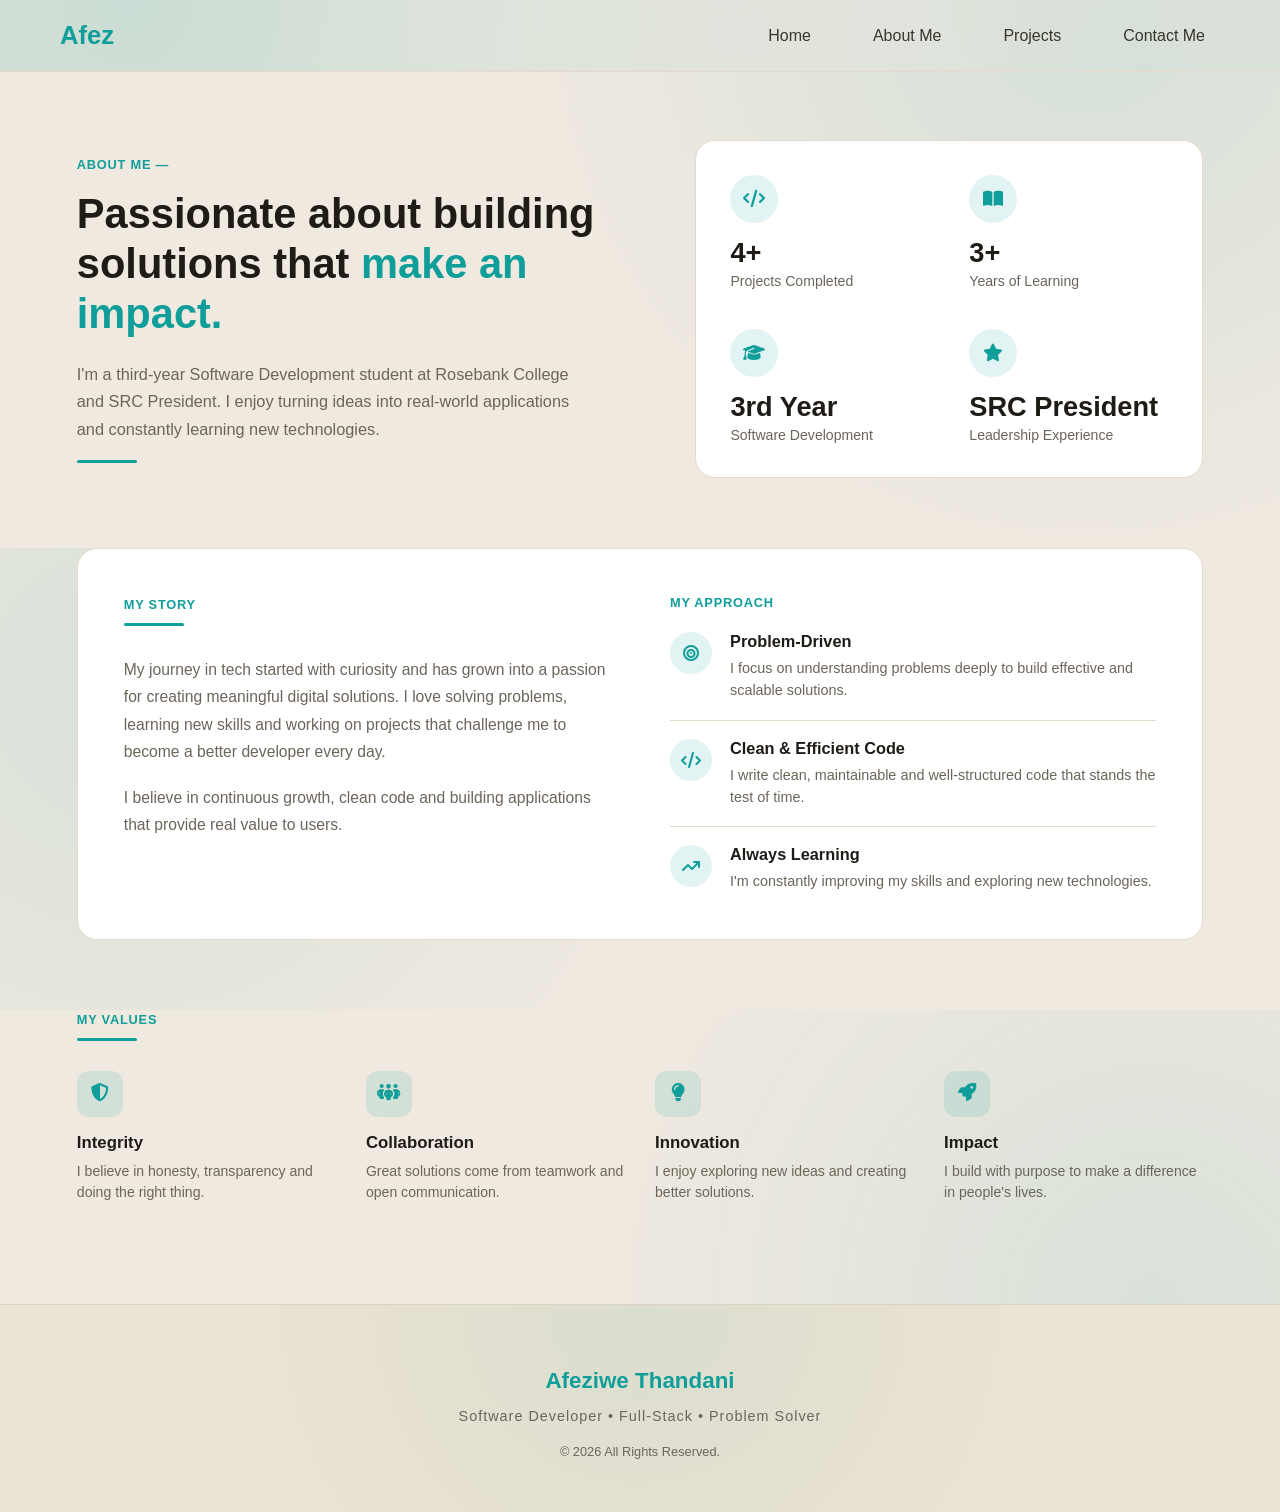
==== about.html @ 2d1a1fde "Added all project files" ====
<!DOCTYPE html>
<html lang="en">
<head>
    <meta charset="UTF-8">
    <meta name="viewport" content="width=device-width, initial-scale=1.0">
    <link rel="stylesheet" href="style.css">
   <link rel="stylesheet" href="about-style.css"> 
    <link rel="stylesheet" href="https://cdnjs.cloudflare.com/ajax/libs/font-awesome/6.7.2/css/all.min.css">
    <title>About | Afeziwe Thandani</title>
</head>
<body>
<header>
  <nav class="navbar">
    <div class="nav-container">

      <div class="logo">Afez</div>

      <div class="hamburger" id="hamburger">
        <span></span>
        <span></span>
        <span></span>
      </div>

      <ul class="nav-links">
        <li><a href="index.html">Home</a></li> 
        <li><a href="about.html">About Me</a></li>
        <li><a href="projects.html">Projects</a></li>

        <li><a href="contact.html">Contact Me</a></li>
      </ul>

    </div>
  </nav>
</header>

<section class="about-hero">
  <div class="about-hero-grid">

    <!-- Left: intro -->
    <div class="about-hero-text">
      <span class="eyebrow">About Me —</span>
      <h1>Passionate about building solutions that <span>make an impact.</span></h1>
      <p>
        I'm a third-year Software Development student at Rosebank College and
        SRC President. I enjoy turning ideas into real-world applications and
        constantly learning new technologies.
      </p>
      <div class="title-divider"></div>
    </div>

    <!-- Right: stat cards -->
    <div class="about-stats">
      <div class="stat-card fade-in">
        <span class="stat-icon"><i class="fa-solid fa-code"></i></span>
        <h3>4+</h3>
        <p>Projects Completed</p>
      </div>

      <div class="stat-card fade-in">
        <span class="stat-icon"><i class="fa-solid fa-book-open"></i></span>
        <h3>3+</h3>
        <p>Years of Learning</p>
      </div>

      <div class="stat-card fade-in">
        <span class="stat-icon"><i class="fa-solid fa-graduation-cap"></i></span>
        <h3>3rd Year</h3>
        <p>Software Development</p>
      </div>

      <div class="stat-card fade-in">
        <span class="stat-icon"><i class="fa-solid fa-star"></i></span>
        <h3>SRC President</h3>
        <p>Leadership Experience</p>
      </div>
    </div>

  </div>
</section>

<section class="about-panels">
  <div class="about-panels-grid">

    <!-- My Story -->
    <div class="panel-story">
      <span class="eyebrow">My Story</span>
      <div class="title-divider small"></div>
      <p>
        My journey in tech started with curiosity and has grown into a
        passion for creating meaningful digital solutions. I love solving
        problems, learning new skills and working on projects that
        challenge me to become a better developer every day.
      </p>
      <p>
        I believe in continuous growth, clean code and building
        applications that provide real value to users.
      </p>
    </div>

    <!-- My Approach -->
    <div class="panel-approach">
      <span class="eyebrow">My Approach</span>

      <div class="approach-row">
        <span class="approach-icon"><i class="fa-solid fa-bullseye"></i></span>
        <div>
          <h3>Problem-Driven</h3>
          <p>I focus on understanding problems deeply to build effective and scalable solutions.</p>
        </div>
      </div>

      <div class="approach-row">
        <span class="approach-icon"><i class="fa-solid fa-code"></i></span>
        <div>
          <h3>Clean &amp; Efficient Code</h3>
          <p>I write clean, maintainable and well-structured code that stands the test of time.</p>
        </div>
      </div>

      <div class="approach-row">
        <span class="approach-icon"><i class="fa-solid fa-arrow-trend-up"></i></span>
        <div>
          <h3>Always Learning</h3>
          <p>I'm constantly improving my skills and exploring new technologies.</p>
        </div>
      </div>
    </div>

  </div>
</section>

<section class="about-values">
  <span class="eyebrow">My Values</span>
  <div class="title-divider small"></div>

  <div class="values-grid">
    <div class="value-card fade-in">
      <span class="value-icon"><i class="fa-solid fa-shield-halved"></i></span>
      <h3>Integrity</h3>
      <p>I believe in honesty, transparency and doing the right thing.</p>
    </div>

    <div class="value-card fade-in">
      <span class="value-icon"><i class="fa-solid fa-people-group"></i></span>
      <h3>Collaboration</h3>
      <p>Great solutions come from teamwork and open communication.</p>
    </div>

    <div class="value-card fade-in">
      <span class="value-icon"><i class="fa-solid fa-lightbulb"></i></span>
      <h3>Innovation</h3>
      <p>I enjoy exploring new ideas and creating better solutions.</p>
    </div>

    <div class="value-card fade-in">
      <span class="value-icon"><i class="fa-solid fa-rocket"></i></span>
      <h3>Impact</h3>
      <p>I build with purpose to make a difference in people's lives.</p>
    </div>
  </div>
</section>

  <!-- JavaScript -->
  <script src="script.js" defer></script>
  
</body>

<footer class="footer">
  <div class="footer-container">
    <p class="footer-name">Afeziwe Thandani</p>

    <p class="footer-tagline">
      Software Developer • Full-Stack • Problem Solver
    </p>

    <p class="footer-copy">
      © <span id="year"></span> All Rights Reserved.
    </p>
  </div>
</footer>

</html>
---- style.css ----
/* === Global === */
* {
  box-sizing: border-box;
}

html, body {
  width: 100%;
  overflow-x: hidden;
  scroll-behavior: smooth; 
}  

body {
  margin: 0;
  padding: 0;
  font-family: 'Segoe UI', Arial, sans-serif;
  background-color: #EFE9E0; /* Soft Ivory */
  color: #3A362D; /* Warm dark gray */
}

header {
  position: fixed;
  top: 0;
  width: 100%;
  z-index: 1000;
}

/* === Navbar === */

.navbar {
  position: fixed;
  top: 0;
  width: 100%;
  height: 72px;

  background:
    radial-gradient(circle at 10% 0%, rgba(15, 158, 153, 0.16), transparent 60%),
    radial-gradient(circle at 90% 100%, rgba(15, 158, 153, 0.10), transparent 60%),
    rgba(239, 233, 224, 0.92);
  border-bottom: 1px solid #E3DACB;
  -webkit-backdrop-filter: blur(10px);
  backdrop-filter: blur(10px);
  z-index: 1000;

  transition: background 0.35s ease, border-color 0.35s ease, backdrop-filter 0.35s ease;
}

/* Over the hero video, before the user scrolls: fully transparent */
.navbar.navbar-transparent {
  background: transparent;
  border-bottom-color: transparent;
  -webkit-backdrop-filter: none;
  backdrop-filter: none;
}

.navbar.navbar-transparent .nav-links:not(.active) a {
  color: #F5F1E9;
}

.navbar.navbar-transparent .nav-links:not(.active) a:hover {
  color: #5FCFC9;
}

.navbar.navbar-transparent .hamburger span {
  background: #F5F1E9;
}

.nav-container {
  max-width: 1200px;
  height: 100%;
  margin: 0 auto;
  padding: 0 20px;

  display: flex;
  align-items: center;
  justify-content: space-between;
}

/* LOGO */
.logo {
  font-size: 1.6rem;
  font-weight: 700;
  color: #0F9E99;
}


.nav-links {
  display: flex;
  align-items: center;
  gap: 2rem;
  list-style: none;
}

.nav-links a {
  text-decoration: none;
  color: #3A362D;
  transition: color 0.3s ease;
}

.nav-links a:hover {
  color: #0F9E99;
}

nav ul {
  list-style: none;
  display: flex;
  justify-content: center;
}

nav ul li {
  margin: 0 15px;
}

nav ul li a {
  text-decoration: none;
  color: #3A362D;
  transition: color 0.3s ease;
}

nav ul li a:hover {
  color: #0F9E99;
}

/* === Main Section === */
.main {
    position: relative;
    height: 100vh;
    display: flex;
    justify-content: center;
    align-items: center;
    overflow: hidden;
    text-align: center;
    padding: 0 20px;
}
/* Background Video */
.hero-video{
    position: absolute;
    top: 50%;
    left: 50%;
    width: 100%;
    height: 100%;
    object-fit: cover;
    transform: translate(-50%, -50%);
    z-index: -2;
}

/* Dark Overlay */
.video-overlay{
    position: absolute;
    top: 0;
    left: 0;
    width: 100%;
    height: 100%;
    background:
      radial-gradient(circle at 15% 85%, rgba(15, 158, 153, 0.18), transparent 45%),
      rgba(0,0,0,0.65);
    z-index: -1;
}
/* Hero Content */
.main-context{
    position: relative;
    z-index: 1;
    max-width: 700px;
}

.main-context h1 {
  font-size: 4.5rem;
  margin-bottom: 10px;
  font-weight: 700;
  color: #F5F1E9;
}

.main-context h1 span {
  color: #0F9E99;
}

.main-context h2 {
  font-size: 2rem;
  color: #E5E0D3;
  margin-bottom: 30px;
}

.btn {
  background: #0F9E99;
  color: #12110E;
  padding: 14px 30px;
  border-radius: 8px;
  margin: 10px;
  text-decoration: none;
  font-weight: bold;
  font-size: 1rem;
  transition: all 0.3s ease;
}

.btn:hover {
  background: #0C7D79;
  transform: scale(1.05);
  box-shadow: 0 0 15px #0F9E99;
}

.btn-outline {
  background: transparent;
  border: 2px solid #0F9E99;
  color: #0F9E99;
}

.btn-outline:hover {
  background: #0F9E99;
  color: #12110E;
}

.hero-desc{
  max-width: 600px;
  margin: auto;
  color: #D8D3C6;
  font-size: 1.1rem;
  line-height: 1.6;
  margin-bottom: 30px;
}
/* === Portfolio Image === */
.portfolio-image img {
  width: 320px;
  border-radius: 15px;
  transition: transform 0.4s ease, box-shadow 0.4s ease;
}

.portfolio-image img:hover {
  transform: scale(1.08);
  box-shadow: 0 0 25px #0F9E99;
}

/* ===========================
   SHARED HELPERS (used across pages)
   =========================== */
.eyebrow {
  display: inline-block;
  color: #0F9E99;
  font-size: 0.8rem;
  font-weight: 700;
  letter-spacing: 0.06em;
  text-transform: uppercase;
}

.title-divider {
  width: 60px;
  height: 3px;
  background: #0F9E99;
  border-radius: 3px;
  margin-top: 14px;
}

.title-divider.small {
  margin-top: 10px;
  margin-bottom: 26px;
}

/* ===========================
   ABOUT SECTION (My Story + My Skills)
   =========================== */
.about {
  padding: 120px 6vw;
  background:
    radial-gradient(circle at 12% 8%, rgba(15, 158, 153, 0.12), transparent 45%),
    radial-gradient(circle at 88% 92%, rgba(15, 158, 153, 0.10), transparent 45%),
    #EFE9E0;
}

.about-panel {
  max-width: 1300px;
  margin: 0 auto;
  background: #FFFFFF;
  border: 1px solid #E3DACB;
  border-radius: 20px;
  padding: 46px;
  display: grid;
  grid-template-columns: 1fr 1.15fr;
  gap: 60px;
}

/* ----- Left: My Story ----- */
.story-col p {
  color: #6B655A;
  line-height: 1.75;
  font-size: 0.98rem;
  margin: 0 0 18px;
}

.story-col .btn {
  margin-top: 14px;
  display: inline-flex;
  align-items: center;
  gap: 10px;
}

/* ----- Right: My Skills ----- */
.skills-col-grid {
  display: grid;
  grid-template-columns: 1fr 1fr;
  gap: 28px 40px;
}

.skill-row {
  display: flex;
  align-items: flex-start;
  gap: 14px;
}

.skill-icon {
  flex-shrink: 0;
  width: 42px;
  height: 42px;
  border-radius: 12px;
  display: flex;
  align-items: center;
  justify-content: center;
  font-size: 1.2rem;
  background: #F7F2E9;
  border: 1px solid #E3DACB;
}

.skill-icon.html-css { color: #e34f26; }
.skill-icon.java { color: #f89820; }
.skill-icon.csharp { color: #7c5cff; font-weight: 800; font-size: 0.95rem; }
.skill-icon.sqlserver { color: #cc2927; }
.skill-icon.php { color: #6a6fb0; }
.skill-icon.python { color: #4b8bbe; }
.skill-icon.oracle { color: #f80000; font-weight: 800; font-size: 0.6rem; letter-spacing: -0.02em; }

.skill-content {
  flex: 1;
  min-width: 0;
}

.skill-top {
  display: flex;
  align-items: center;
  justify-content: space-between;
  gap: 10px;
  margin-bottom: 8px;
}

.skill-top p {
  color: #1F1B16;
  font-size: 0.92rem;
  font-weight: 500;
  margin: 0;
}

.skill-percent {
  color: #0F9E99;
  font-size: 0.85rem;
  font-weight: 700;
  flex-shrink: 0;
}

.progress {
  width: 100%;
  background: #E9E1D0;
  border-radius: 10px;
  overflow: hidden;
  height: 8px;
}

.progress-bar {
  height: 100%;
  width: 0;
  border-radius: 10px;
  background: linear-gradient(90deg, #0F9E99, #5FCFC9);
  box-shadow: 0 0 10px rgba(15, 158, 153, 0.5);
  transition: width 1s ease;
}

/* ----- Responsive ----- */
@media (max-width: 1000px) {
  .about-panel {
    grid-template-columns: 1fr;
    padding: 34px;
    gap: 44px;
  }
}

@media (max-width: 600px) {
  .about {
    padding: 90px 5vw;
  }

  .about-panel {
    padding: 24px;
  }

  .skills-col-grid {
    grid-template-columns: 1fr;
    gap: 24px;
  }
}


.certificates {
  padding: 80px 20px;
  text-align: center;
  background:
    radial-gradient(circle at 85% 10%, rgba(15, 158, 153, 0.12), transparent 45%),
    radial-gradient(circle at 10% 90%, rgba(15, 158, 153, 0.10), transparent 45%),
    #F7F2E9; 
}

.certificates h2 {
  font-size: 2.5rem;
  color: #0F9E99; 
  margin-bottom: 40px;
}

.cert-container {
  display: flex;
  flex-wrap: wrap;
  justify-content: center;
  gap: 25px;
}

.cert-card {
  position: relative;
  width: 280px;
  border-radius: 15px;
  overflow: hidden;
  box-shadow: 0 4px 20px rgba(15, 158, 153, 0.12);
  transition: transform 0.4s ease, box-shadow 0.4s ease;
  background: #FFFFFF;
  border: 1px solid #E3DACB;
}

.cert-card img {
  width: 100%;
  height: auto;
  display: block;
  border-radius: 15px;
  transition: transform 0.3s ease;
}

.cert-card:hover {
  transform: translateY(-8px);
  box-shadow: 0 10px 30px rgba(15, 158, 153, 0.3); /* stronger glow */
}

.cert-overlay {
  position: absolute;
  top: 0;
  left: 0;
  width: 100%;
  height: 100%;
  background: rgba(15, 15, 12, 0.78); /* dark scrim for legibility */
  display: flex;
  align-items: center;
  justify-content: center;
  opacity: 0;
  transition: opacity 0.4s ease;
}

.cert-card:hover .cert-overlay {
  opacity: 1;
}

.cert-btn {
  background: #0F9E99;
  color: #12110E;
  padding: 10px 18px;
  border-radius: 8px;
  text-decoration: none;
  font-weight: bold;
  transition: background 0.3s ease, transform 0.2s ease, box-shadow 0.3s ease;
  box-shadow: 0 0 12px #0F9E99;
}

.cert-btn:hover {
  background: #14B8AC; /* lighter teal on hover */
  transform: scale(1.05);
  box-shadow: 0 0 20px #0F9E99;
}

/* ============================================
   PROJECTS PAGE (filterable grid, screenshot-style)
============================================ */
.projects-hero {
  max-width: 720px;
  margin: 0 auto 40px;
  text-align: center;
  color: #6B655A;
  font-size: 1.05rem;
  line-height: 1.6;
}

.projects-hero .title-divider {
  width: 60px;
  height: 3px;
  background: #0F9E99;
  border-radius: 3px;
  margin: 18px auto 24px;
}

/* Filter pills */
.project-filters {
  display: flex;
  flex-wrap: wrap;
  justify-content: center;
  gap: 12px;
  margin-bottom: 50px;
}

.filter-btn {
  background: transparent;
  border: 1px solid #D8CBB4;
  color: #3A362D;
  padding: 10px 22px;
  border-radius: 30px;
  font-size: 0.9rem;
  font-weight: 600;
  cursor: pointer;
  transition: all 0.25s ease;
}

.filter-btn:hover {
  border-color: #0F9E99;
  color: #0F9E99;
  box-shadow: none;
}

.filter-btn.active {
  background: #0F9E99;
  border-color: #0F9E99;
  color: #12110E;
}

/* Grid */
.projects-grid {
  display: grid;
  grid-template-columns: repeat(3, 1fr);
  gap: 28px;
  max-width: 1200px;
  margin: 0 auto;
  text-align: left;
}

@media (max-width: 1000px) {
  .projects-grid {
    grid-template-columns: repeat(2, 1fr);
  }
}

@media (max-width: 680px) {
  .projects-grid {
    grid-template-columns: 1fr;
  }
}

/* Card */
.proj-card {
  background: #FFFFFF;
  border: 1px solid #E3DACB;
  border-radius: 16px;
  overflow: hidden;
  transition: transform 0.35s ease, box-shadow 0.35s ease, border-color 0.35s ease;
}

.proj-card.is-hidden {
  display: none;
}

.proj-card:hover {
  transform: translateY(-6px);
  border-color: #B9E0DD;
  box-shadow: 0 12px 30px rgba(15, 158, 153, 0.18);
}

.proj-thumb {
  position: relative;
  aspect-ratio: 16 / 10;
  background: #EFE9E0;
  overflow: hidden;
}

.proj-thumb img {
  width: 100%;
  height: 100%;
  object-fit: cover;
  display: block;
  transition: transform 0.5s ease;
}

.proj-card:hover .proj-thumb img {
  transform: scale(1.06);
}

.proj-badge {
  position: absolute;
  top: 14px;
  right: 14px;
  font-size: 0.72rem;
  font-weight: 700;
  padding: 5px 12px;
  border-radius: 20px;
  letter-spacing: 0.02em;
}

.proj-badge.web { background: #1F1B16; color: #F5F1E9; }
.proj-badge.desktop { background: #0F9E99; color: #12110E; }
.proj-badge.database { background: #f97316; color: #12110E; }
.proj-badge.system { background: #c7d2fe; color: #1e1b4b; }
.proj-badge.mobile { background: #22c55e; color: #12110E; }

/* Portrait app/mobile screenshots: fit fully instead of cropping */
.proj-thumb.app-thumb {
  display: flex;
  align-items: center;
  justify-content: center;
  background: #14110D;
}

.proj-thumb.app-thumb img {
  width: auto;
  height: 100%;
  object-fit: contain;
}

.proj-card:hover .proj-thumb.app-thumb img {
  transform: scale(1.03);
}

.proj-body {
  padding: 20px 22px 24px;
}

.proj-title-row {
  display: flex;
  align-items: center;
  justify-content: space-between;
  gap: 10px;
  margin-bottom: 10px;
}

.proj-title-row h3 {
  font-size: 1.15rem;
  color: #1F1B16;
  margin: 0;
}

.proj-title-row a {
  color: #6B655A;
  font-size: 1.05rem;
  text-decoration: none;
  transition: color 0.25s ease, transform 0.25s ease;
  flex-shrink: 0;
}

.proj-title-row a:hover {
  color: #0F9E99;
  transform: translate(2px, -2px);
}

.proj-desc {
  color: #6B655A;
  font-size: 0.92rem;
  line-height: 1.55;
  margin: 0 0 16px;
}

.proj-tags {
  display: flex;
  flex-wrap: wrap;
  gap: 8px;
}

.proj-tags span {
  border: 1px solid #D8CBB4;
  color: #4A453C;
  font-size: 0.72rem;
  font-weight: 600;
  padding: 4px 10px;
  border-radius: 6px;
}

.projects-footnote {
  text-align: center;
  color: #8C8579;
  font-size: 0.9rem;
  margin-top: 50px;
}

/* HAMBURGER */
.hamburger {
  position: absolute;
  right: 20px;
  top: 50%;
  transform: translateY(-50%);

  display: none;
  flex-direction: column;
  cursor: pointer;
}


.hamburger span {
  width: 26px;
  height: 3px;
  background: #0F9E99;
  margin: 4px 0;
}

/* Mobile menu */

@media (max-width: 900px) {
  .hamburger {
    display: flex;
  }

  .nav-links {
    position: fixed;
    top: 72px;
    left: 0;
    width: 100%;
    height: calc(100vh - 72px);

    background:
      radial-gradient(circle at 50% 0%, rgba(15, 158, 153, 0.14), transparent 55%),
      radial-gradient(circle at 15% 100%, rgba(15, 158, 153, 0.08), transparent 50%),
      #EFE9E0;
    flex-direction: column;
    justify-content: center;
    gap: 30px;

    transform: translateX(100%);
    transition: transform 0.3s ease;
  }

  .nav-links.active {
    transform: translateX(0);
  }
}

#contact{
  padding: 110px 20px;
  background:
    radial-gradient(circle at 50% 0%, rgba(15, 158, 153, 0.12), transparent 55%),
    #EFE9E0;
  text-align: center;
}

.home-contact-eyebrow {
  display: inline-flex;
  justify-content: center;
}

.home-contact-eyebrow .status-dot {
  font-size: 8px;
  animation: pulse 1.8s infinite;
}

@keyframes pulse {
  0%, 100% { opacity: 1; }
  50% { opacity: 0.3; }
}

#contact h2 {
  font-size: 2.4rem;
  color: #1F1B16;
  margin: 14px 0 16px;
}

.home-contact-desc {
  max-width: 560px;
  margin: 0 auto;
  color: #6B655A;
  line-height: 1.6;
}

.home-contact-btn {
  display: inline-block;
  margin-top: 34px;
}

.social-links {
  display: flex;
  justify-content: center;
  gap: 30px;
  margin-top: 30px;
}

.social-links a {
  font-size: 32px;
  color: #0F9E99;
  transition: transform 0.3s ease, box-shadow 0.3s ease;
}

.social-links a:hover{
  transform: scale(1.25);
  box-shadow: 0 0 20px #0F9E99;
}

/* === Projects Section === */
.projects-section {
  padding: 140px 20px 100px;
  background:
    radial-gradient(circle at 18% 6%, rgba(15, 158, 153, 0.12), transparent 45%),
    radial-gradient(circle at 82% 94%, rgba(15, 158, 153, 0.10), transparent 45%),
    #EFE9E0;
  text-align: center;
}

.section-title {
  font-size: 3rem;
  font-weight: 800;
  color: #1F1B16;
  margin-bottom: 10px;
}

.contact-email {
  text-align: center;
  margin-top: 30px;
}

.contact-email small {
  color: #6B655A;
  font-size: 14px;
}

.contact-email strong {
  color: #0F9E99;
  font-weight: 600;
}


/* Responsive for the mani page */
@media (max-width: 900px) {
  .main {
    flex-direction: column;
    text-align: center;
    padding: 100px 20px 60px;
  }

  .main-context {
    max-width: 100%;
  }

  .main-context h1 {
    font-size: 2.2rem;
  }

  .typing {
    font-size: 1.2rem;
    min-height: 1.5em;
  }

  .buttons {
    justify-content: center;
    flex-wrap: wrap;
    gap: 16px;
    margin-top: 30px;
  }

  .portfolio-image {
    margin-top: 40px;
  }

  .portfolio-image img {
    max-width: 280px;
  }
}
/* Extra small phones */
@media (max-width: 480px) {
  .main-context h1 {
    font-size: 1.9rem;
  }

  .portfolio-image img {
    max-width: 240px;
  }
}

.footer {
  background:
    radial-gradient(circle at 50% 0%, rgba(15, 158, 153, 0.07), transparent 55%),
    #EAE2D3;
  padding: 40px 20px;
  text-align: center;
  border-top: 1px solid #DCD2BE;
}

.footer-container {
  max-width: 900px;
  margin: auto;
}

.footer-name {
  font-size: 1.4rem;
  font-weight: 600;
  color: #0F9E99;
  margin-bottom: 8px;
}

.footer-tagline {
  font-size: 0.9rem;
  color: #6B655A;
  margin-bottom: 20px;
  letter-spacing: 1px;
}

.footer-copy {
  font-size: 0.8rem;
  color: #6B655A;
}

/* ===========================
   REQUEST CODE ACCESS BUTTON + MODAL
   =========================== */
.request-code-btn {
  display: inline-flex;
  align-items: center;
  gap: 8px;
  margin-top: 16px;
  background: transparent;
  border: 1px solid #D8CBB4;
  color: #4A453C;
  font-size: 0.8rem;
  font-weight: 600;
  padding: 8px 14px;
  border-radius: 20px;
  cursor: pointer;
  transition: all 0.25s ease;
}

.request-code-btn:hover {
  border-color: #0F9E99;
  color: #0F9E99;
  background: rgba(15, 158, 153, 0.08);
}

.code-modal-overlay {
  position: fixed;
  inset: 0;
  background: rgba(20, 17, 13, 0.6);
  backdrop-filter: blur(4px);
  display: flex;
  align-items: center;
  justify-content: center;
  padding: 20px;
  z-index: 2000;

  opacity: 0;
  visibility: hidden;
  transition: opacity 0.25s ease, visibility 0.25s ease;
}

.code-modal-overlay.active {
  opacity: 1;
  visibility: visible;
}

.code-modal {
  position: relative;
  width: 100%;
  max-width: 440px;
  background: #FFFFFF;
  border: 1px solid #E3DACB;
  border-radius: 18px;
  padding: 34px;
  transform: translateY(16px);
  transition: transform 0.25s ease;
}

.code-modal-overlay.active .code-modal {
  transform: translateY(0);
}

.code-modal h3 {
  color: #1F1B16;
  font-size: 1.25rem;
  margin: 0 0 8px;
}

.code-modal-sub {
  color: #6B655A;
  font-size: 0.88rem;
  line-height: 1.5;
  margin: 0 0 22px;
}

.code-modal-close {
  position: absolute;
  top: 18px;
  right: 18px;
  background: transparent;
  border: none;
  color: #6B655A;
  font-size: 1.4rem;
  line-height: 1;
  cursor: pointer;
  transition: color 0.25s ease;
}

.code-modal-close:hover {
  color: #1F1B16;
}

#codeAccessForm label {
  display: block;
  color: #3A362D;
  font-size: 0.82rem;
  font-weight: 600;
  margin-bottom: 16px;
}

#codeAccessForm select,
#codeAccessForm input,
#codeAccessForm textarea {
  display: block;
  width: 100%;
  margin-top: 8px;
  background: #F7F2E9;
  border: 1px solid #D8CBB4;
  color: #1F1B16;
  font-size: 0.9rem;
  font-family: inherit;
  padding: 10px 12px;
  border-radius: 10px;
  resize: vertical;
}

#codeAccessForm select:focus,
#codeAccessForm input:focus,
#codeAccessForm textarea:focus {
  outline: none;
  border-color: #0F9E99;
  box-shadow: 0 0 0 3px rgba(15, 158, 153, 0.15);
}

.code-modal-submit {
  width: 100%;
  margin-top: 6px;
  text-align: center;
  cursor: pointer;
}

@media (max-width: 480px) {
  .code-modal {
    padding: 26px 22px;
  }
}
---- about-style.css ----
/* ===========================
   SHARED HELPERS
   =========================== */
.eyebrow {
  display: inline-block;
  color: #0F9E99;
  font-size: 0.8rem;
  font-weight: 700;
  letter-spacing: 0.06em;
  text-transform: uppercase;
}

.title-divider {
  width: 60px;
  height: 3px;
  background: #0F9E99;
  border-radius: 3px;
  margin-top: 14px;
}

.title-divider.small {
  margin-top: 10px;
  margin-bottom: 30px;
}

/* ===========================
   ABOUT HERO
   =========================== */
.about-hero,
.about-panels,
.about-values {
  position: relative;
  z-index: 1;
  padding: 0 6vw;
}

.about-hero {
  padding-top: 140px;
  padding-bottom: 70px;
  background:
    radial-gradient(circle at 85% 0%, rgba(15, 158, 153, 0.12), transparent 45%),
    #EFE9E0;
}

.about-panels {
  background:
    radial-gradient(circle at 10% 30%, rgba(15, 158, 153, 0.10), transparent 45%),
    #EFE9E0;
}

.about-values {
  background:
    radial-gradient(circle at 90% 100%, rgba(15, 158, 153, 0.10), transparent 45%),
    #EFE9E0;
}

.about-hero-grid {
  max-width: 1300px;
  margin: 0 auto;
  display: grid;
  grid-template-columns: 1.1fr 1fr;
  gap: 60px;
  align-items: center;
}

.about-hero-text h1 {
  font-size: 2.6rem;
  line-height: 1.2;
  color: #1F1B16;
  margin: 16px 0 22px;
}

.about-hero-text h1 span {
  color: #0F9E99;
}

.about-hero-text > p {
  color: #6B655A;
  font-size: 1.02rem;
  line-height: 1.7;
  max-width: 520px;
}

/* Stat cards */
.about-stats {
  display: grid;
  grid-template-columns: repeat(2, 1fr);
  gap: 20px;
  background: #FFFFFF;
  border: 1px solid #E3DACB;
  border-radius: 20px;
  padding: 24px;
}

.stat-card {
  padding: 10px;
}

.stat-icon {
  display: flex;
  align-items: center;
  justify-content: center;
  width: 48px;
  height: 48px;
  border-radius: 50%;
  background: rgba(15, 158, 153, 0.12);
  color: #0F9E99;
  font-size: 1.1rem;
  margin-bottom: 14px;
}

.stat-card h3 {
  color: #1F1B16;
  font-size: 1.7rem;
  margin: 0 0 4px;
}

.stat-card p {
  color: #6B655A;
  font-size: 0.88rem;
  margin: 0;
}

/* ===========================
   MY STORY + MY APPROACH
   =========================== */
.about-panels {
  padding-bottom: 70px;
}

.about-panels-grid {
  max-width: 1300px;
  margin: 0 auto;
  background: #FFFFFF;
  border: 1px solid #E3DACB;
  border-radius: 20px;
  padding: 46px;
  display: grid;
  grid-template-columns: 1fr 1fr;
  gap: 60px;
}

.panel-story > p {
  color: #6B655A;
  line-height: 1.75;
  font-size: 0.98rem;
  margin: 0 0 18px;
}

.approach-row {
  display: flex;
  gap: 18px;
  padding: 18px 0;
  border-bottom: 1px solid #E3DACB;
}

.approach-row:first-of-type {
  padding-top: 18px;
}

.approach-row:last-of-type {
  border-bottom: none;
  padding-bottom: 0;
}

.approach-icon {
  flex-shrink: 0;
  width: 42px;
  height: 42px;
  border-radius: 50%;
  background: rgba(15, 158, 153, 0.12);
  color: #0F9E99;
  display: flex;
  align-items: center;
  justify-content: center;
  font-size: 1rem;
}

.approach-row h3 {
  color: #1F1B16;
  font-size: 1.02rem;
  margin: 0 0 6px;
}

.approach-row p {
  color: #6B655A;
  font-size: 0.9rem;
  line-height: 1.55;
  margin: 0;
}

.panel-approach > .eyebrow {
  display: block;
  margin-bottom: 4px;
}

/* ===========================
   MY VALUES
   =========================== */
.about-values {
  max-width: 1300px;
  margin: 0 auto;
  padding-bottom: 100px;
}

.values-grid {
  display: grid;
  grid-template-columns: repeat(4, 1fr);
  gap: 30px;
}

.value-icon {
  display: flex;
  align-items: center;
  justify-content: center;
  width: 46px;
  height: 46px;
  border-radius: 12px;
  background: rgba(15, 158, 153, 0.12);
  color: #0F9E99;
  font-size: 1.15rem;
  margin-bottom: 16px;
}

.value-card h3 {
  color: #1F1B16;
  font-size: 1.05rem;
  margin: 0 0 8px;
}

.value-card p {
  color: #6B655A;
  font-size: 0.88rem;
  line-height: 1.55;
  margin: 0;
}

/* ===========================
   ABOUT PAGE – RESPONSIVE
   =========================== */
@media (max-width: 1000px) {
  .about-hero-grid {
    grid-template-columns: 1fr;
  }

  .about-panels-grid {
    grid-template-columns: 1fr;
    padding: 34px;
  }

  .values-grid {
    grid-template-columns: repeat(2, 1fr);
  }
}

@media (max-width: 600px) {
  .about-hero {
    padding-top: 110px;
  }

  .about-hero-text h1 {
    font-size: 2rem;
  }

  .about-stats {
    grid-template-columns: repeat(2, 1fr);
    padding: 18px;
    gap: 14px;
  }

  .stat-card h3 {
    font-size: 1.4rem;
  }

  .about-panels-grid {
    padding: 24px;
  }

  .values-grid {
    grid-template-columns: 1fr;
  }
}
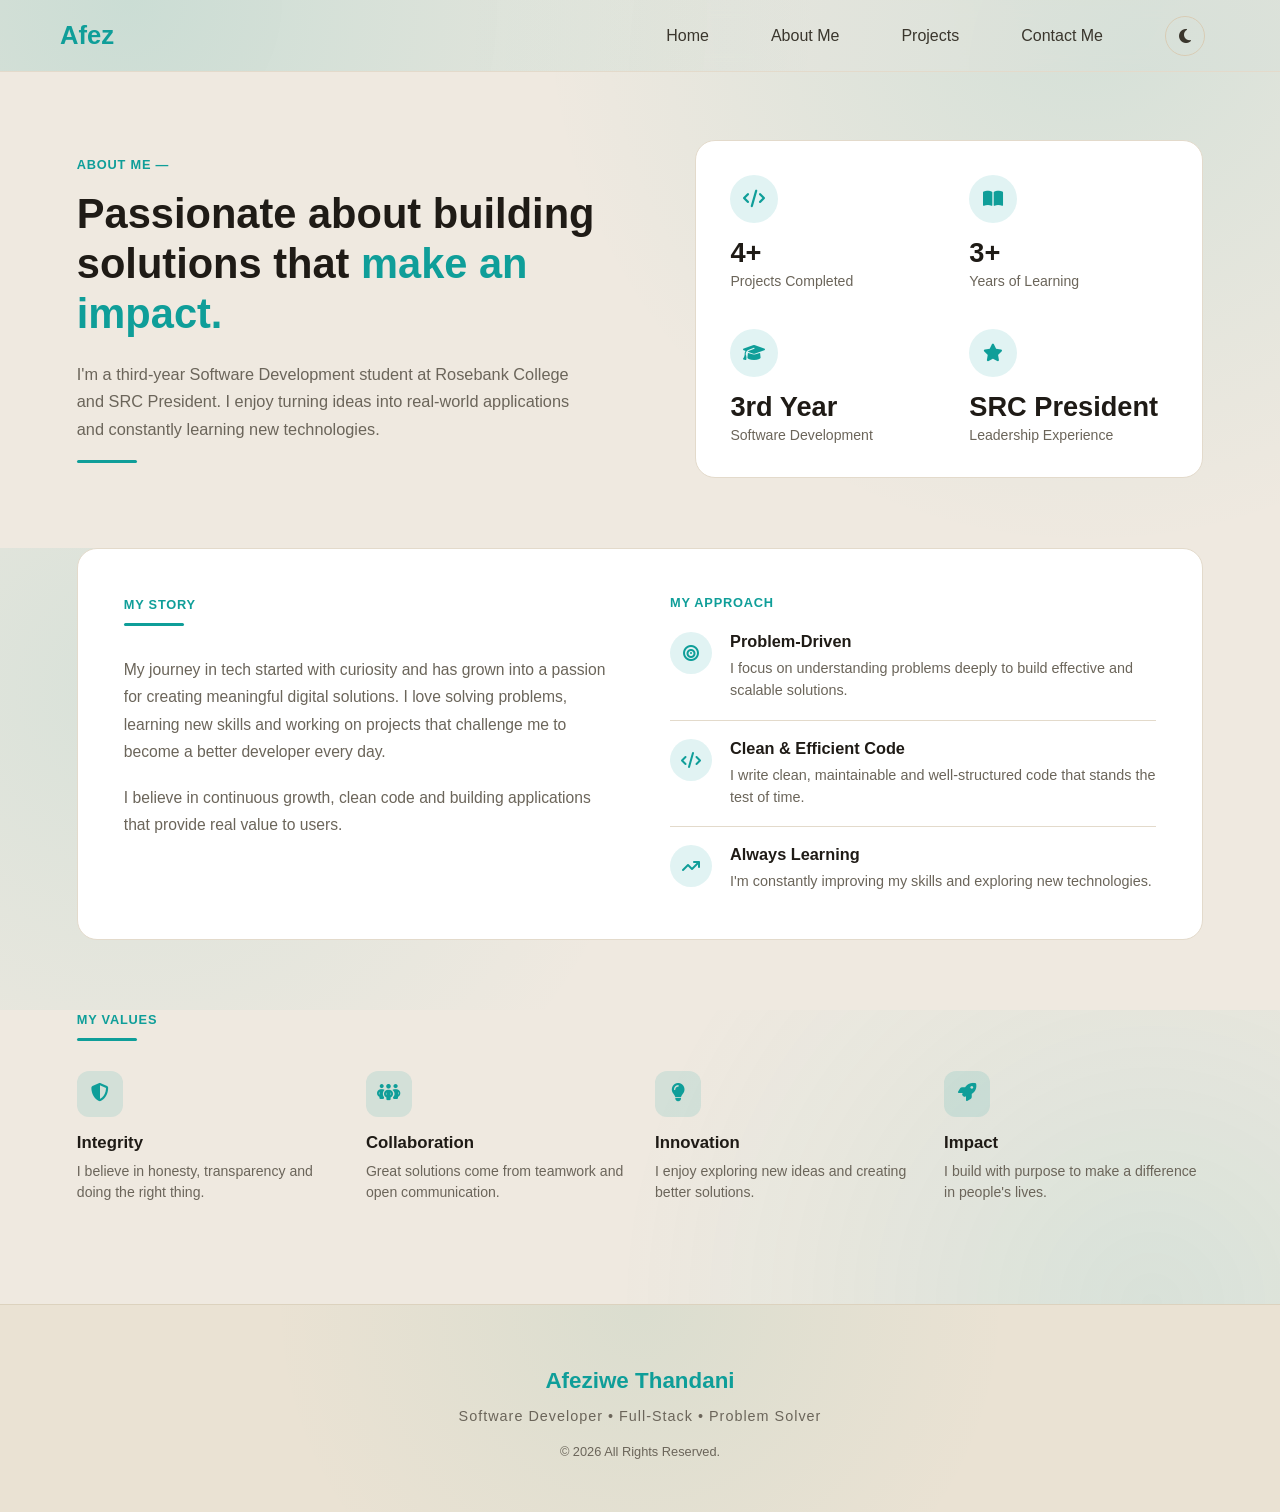
==== commit 3dd4b40d: "Implement dark mode toggle and styles across all pages; update README with project details" ====
--- a/about.html
+++ b/about.html
@@ -3,6 +3,7 @@
 <head>
     <meta charset="UTF-8">
     <meta name="viewport" content="width=device-width, initial-scale=1.0">
+    <script>if (localStorage.getItem("portfolio-theme") === "dark") document.documentElement.classList.add("dark-mode");</script>
     <link rel="stylesheet" href="style.css">
    <link rel="stylesheet" href="about-style.css"> 
     <link rel="stylesheet" href="https://cdnjs.cloudflare.com/ajax/libs/font-awesome/6.7.2/css/all.min.css">
@@ -27,6 +28,7 @@
         <li><a href="projects.html">Projects</a></li>
 
         <li><a href="contact.html">Contact Me</a></li>
+        <li><button class="theme-toggle" type="button" aria-label="Enable dark mode" title="Enable dark mode"><i class="fa-solid fa-moon" aria-hidden="true"></i></button></li>
       </ul>
 
     </div>
--- a/style.css
+++ b/style.css
@@ -123,13 +123,13 @@
 /* === Main Section === */
 .main {
     position: relative;
-    height: 100vh;
+    min-height: 100vh;
     display: flex;
     justify-content: center;
     align-items: center;
     overflow: hidden;
     text-align: center;
-    padding: 0 20px;
+    padding: 110px 20px 50px;
 }
 /* Background Video */
 .hero-video{
@@ -584,6 +584,19 @@
   transition: transform 0.5s ease;
 }
 
+.proj-thumb.project-logo-thumb {
+  display: flex;
+  align-items: center;
+  justify-content: center;
+  background: #F1EFF8;
+}
+
+.proj-thumb.project-logo-thumb img {
+  width: 80%;
+  height: 80%;
+  object-fit: contain;
+}
+
 .proj-card:hover .proj-thumb img {
   transform: scale(1.06);
 }
@@ -848,6 +861,7 @@
   }
 
   .buttons {
+    display: flex;
     justify-content: center;
     flex-wrap: wrap;
     gap: 16px;
@@ -935,6 +949,7 @@
   position: fixed;
   inset: 0;
   background: rgba(20, 17, 13, 0.6);
+  -webkit-backdrop-filter: blur(4px);
   backdrop-filter: blur(4px);
   display: flex;
   align-items: center;
@@ -1037,6 +1052,198 @@
   cursor: pointer;
 }
 
+.theme-toggle {
+  display: inline-flex;
+  align-items: center;
+  justify-content: center;
+  width: 40px;
+  height: 40px;
+  border: 1px solid #D8CBB4;
+  border-radius: 50%;
+  background: transparent;
+  color: #3A362D;
+  cursor: pointer;
+  font-size: 1rem;
+  transition: color 0.25s ease, background 0.25s ease, border-color 0.25s ease;
+}
+
+.theme-toggle:hover {
+  color: #0F9E99;
+  border-color: #0F9E99;
+}
+
+html.dark-mode {
+  color-scheme: dark;
+}
+
+html.dark-mode body {
+  background-color: #171D21;
+  color: #E7ECEF;
+}
+
+html.dark-mode .navbar:not(.navbar-transparent) {
+  background:
+    radial-gradient(circle at 10% 0%, rgba(15, 158, 153, 0.13), transparent 60%),
+    radial-gradient(circle at 90% 100%, rgba(15, 158, 153, 0.08), transparent 60%),
+    rgba(23, 29, 33, 0.96);
+  border-bottom-color: #344047;
+}
+
+html.dark-mode .navbar:not(.navbar-transparent) .nav-links a,
+html.dark-mode .theme-toggle {
+  color: #E7ECEF;
+}
+
+html.dark-mode .theme-toggle {
+  border-color: #56636B;
+}
+
+html.dark-mode .navbar.navbar-transparent .theme-toggle {
+  color: #F5F1E9;
+  border-color: rgba(245, 241, 233, 0.65);
+}
+
+html.dark-mode .nav-links a:hover,
+html.dark-mode .navbar:not(.navbar-transparent) .nav-links a:hover,
+html.dark-mode .theme-toggle:hover {
+  color: #5FCFC9;
+}
+
+html.dark-mode .navbar:not(.navbar-transparent) .hamburger span {
+  background: #5FCFC9;
+}
+
+html.dark-mode .about,
+html.dark-mode #contact,
+html.dark-mode .projects-section,
+html.dark-mode .certificates,
+html.dark-mode .about-hero,
+html.dark-mode .about-panels,
+html.dark-mode .about-values,
+html.dark-mode .contact-page {
+  background-color: #171D21;
+}
+
+html.dark-mode .about-panel,
+html.dark-mode .about-stats,
+html.dark-mode .about-panels-grid,
+html.dark-mode .proj-card,
+html.dark-mode .cert-card,
+html.dark-mode .contact-card,
+html.dark-mode .code-modal {
+  background-color: #222B31;
+  border-color: #39464E;
+}
+
+html.dark-mode .skill-icon {
+  background: #2A343B;
+  border-color: #39464E;
+}
+
+html.dark-mode .progress {
+  background: #39464E;
+}
+
+html.dark-mode .proj-thumb {
+  background-color: #20292F;
+}
+
+html.dark-mode .proj-thumb.project-logo-thumb {
+  background-color: #F1EFF8;
+}
+
+html.dark-mode .proj-thumb.app-thumb {
+  background-color: #14110D;
+}
+
+html.dark-mode .footer {
+  background:
+    radial-gradient(circle at 50% 0%, rgba(15, 158, 153, 0.08), transparent 55%),
+    #20272C;
+  border-top-color: #39464E;
+}
+
+html.dark-mode .main-context h1,
+html.dark-mode .main-context h2,
+html.dark-mode .hero-desc,
+html.dark-mode #contact h2,
+html.dark-mode .section-title,
+html.dark-mode .about-hero-text h1,
+html.dark-mode .stat-card h3,
+html.dark-mode .skill-top p,
+html.dark-mode .approach-row h3,
+html.dark-mode .value-card h3,
+html.dark-mode .proj-title-row h3,
+html.dark-mode .contact-info h2,
+html.dark-mode .card-text h3,
+html.dark-mode .info-row a,
+html.dark-mode .info-value,
+html.dark-mode .contact-socials a,
+html.dark-mode .code-modal h3,
+html.dark-mode #codeAccessForm label {
+  color: #E7ECEF;
+}
+
+html.dark-mode .story-col p,
+html.dark-mode .about-hero-text > p,
+html.dark-mode .stat-card p,
+html.dark-mode .panel-story > p,
+html.dark-mode .approach-row p,
+html.dark-mode .value-card p,
+html.dark-mode .projects-hero,
+html.dark-mode .proj-desc,
+html.dark-mode .proj-title-row a,
+html.dark-mode .home-contact-desc,
+html.dark-mode .contact-email small,
+html.dark-mode .contact-info > p,
+html.dark-mode .card-text p,
+html.dark-mode .footer-tagline,
+html.dark-mode .footer-copy,
+html.dark-mode .code-modal-sub,
+html.dark-mode .code-modal-close {
+  color: #B5C0C6;
+}
+
+html.dark-mode .approach-row {
+  border-bottom-color: #39464E;
+}
+
+html.dark-mode .project-filters .filter-btn {
+  border-color: #56636B;
+  color: #D6DEE2;
+}
+
+html.dark-mode .project-filters .filter-btn.active {
+  background: #0F9E99;
+  border-color: #0F9E99;
+  color: #101719;
+}
+
+html.dark-mode .proj-tags span {
+  border-color: #56636B;
+  color: #D6DEE2;
+}
+
+html.dark-mode .contact-socials a {
+  border-color: #39464E;
+}
+
+html.dark-mode #codeAccessForm select,
+html.dark-mode #codeAccessForm input,
+html.dark-mode #codeAccessForm textarea {
+  background: #171D21;
+  border-color: #56636B;
+  color: #E7ECEF;
+}
+
+@media (max-width: 900px) {
+  html.dark-mode .nav-links {
+    background:
+      radial-gradient(circle at 50% 0%, rgba(15, 158, 153, 0.12), transparent 55%),
+      #171D21;
+  }
+}
+
 @media (max-width: 480px) {
   .code-modal {
     padding: 26px 22px;
